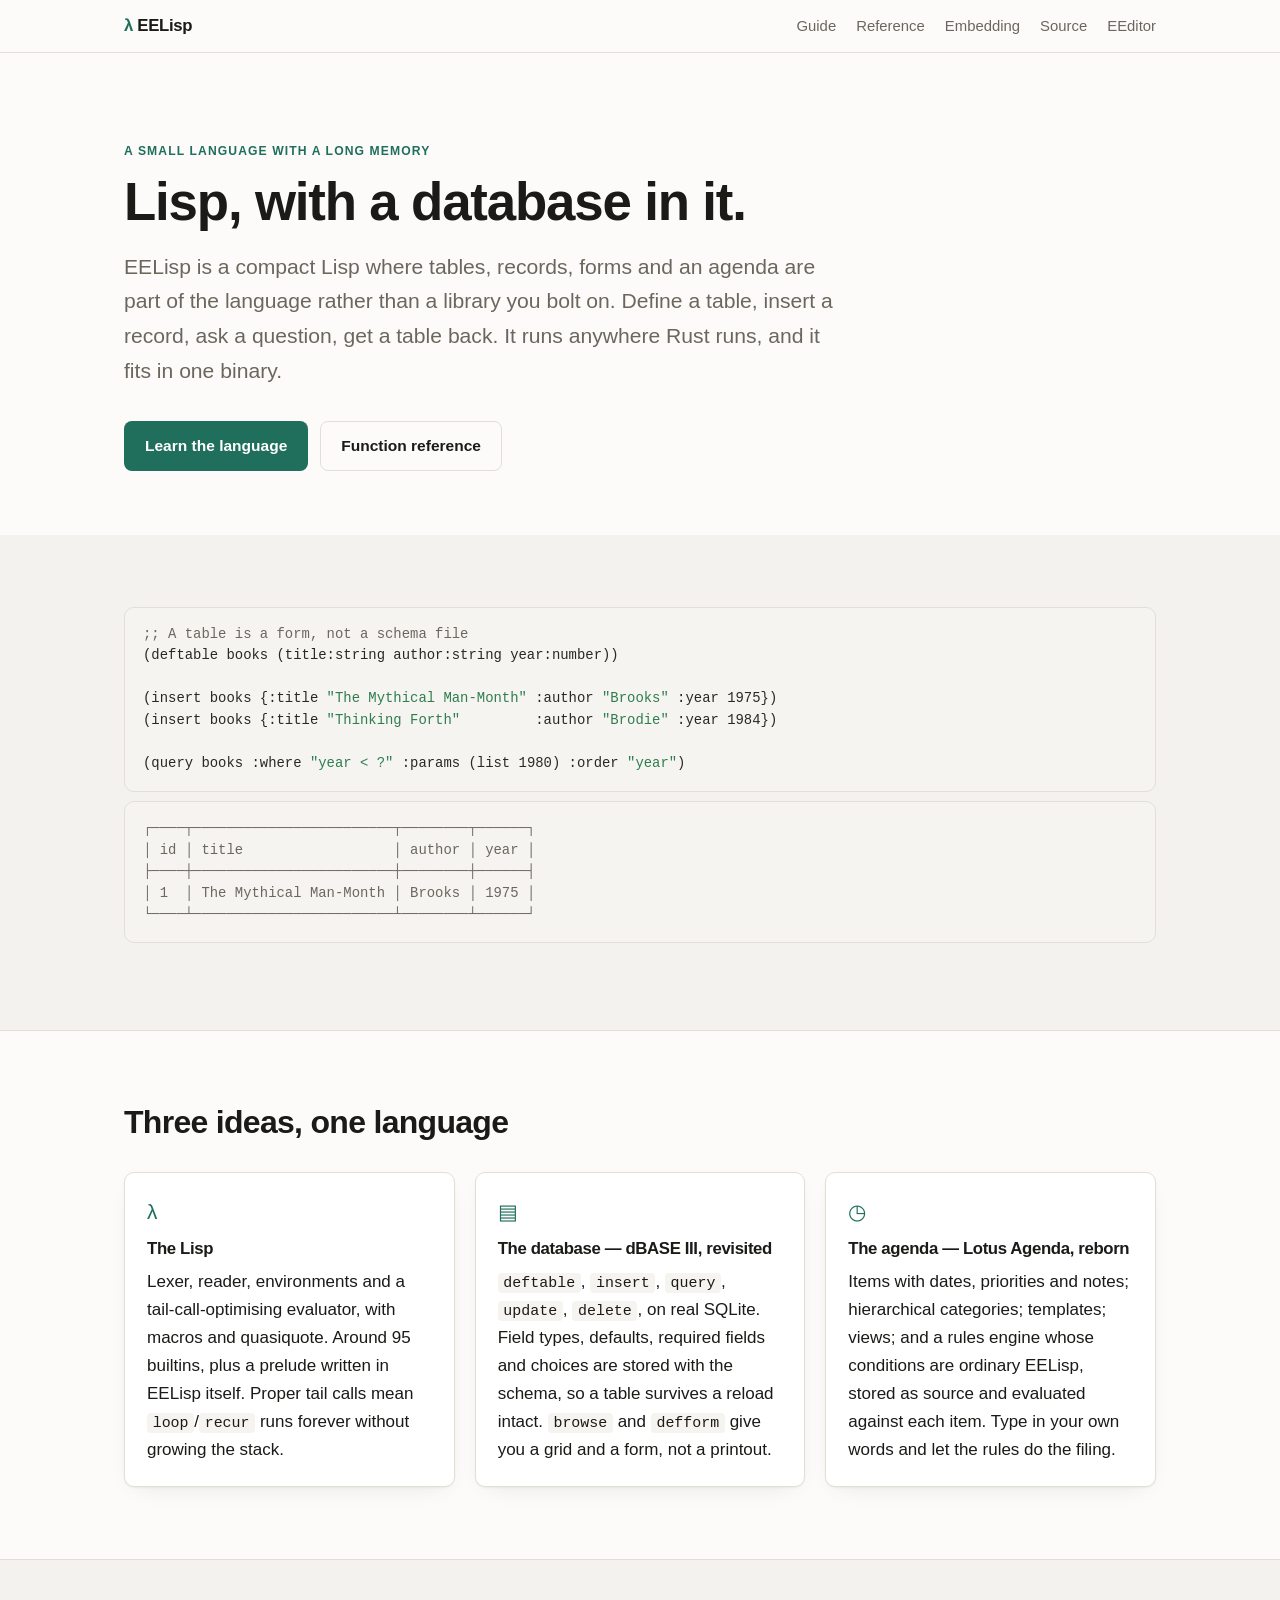
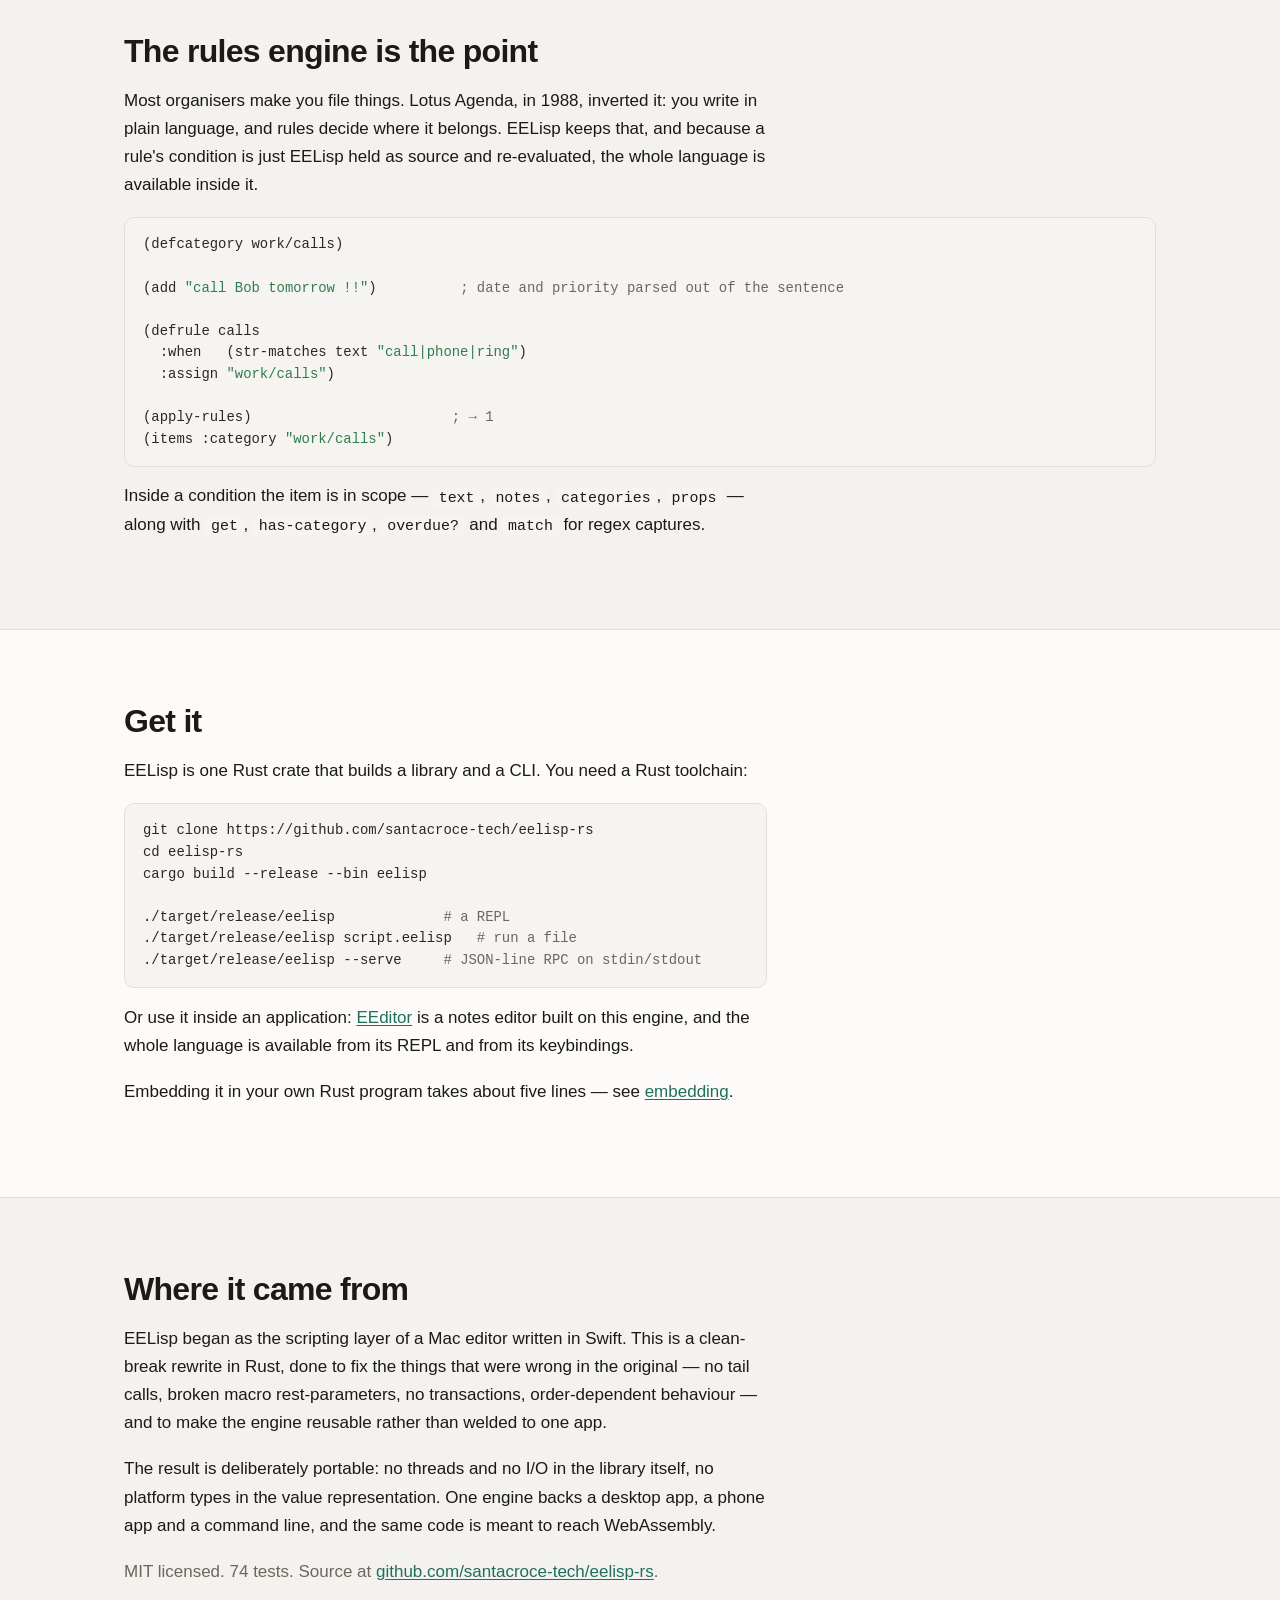
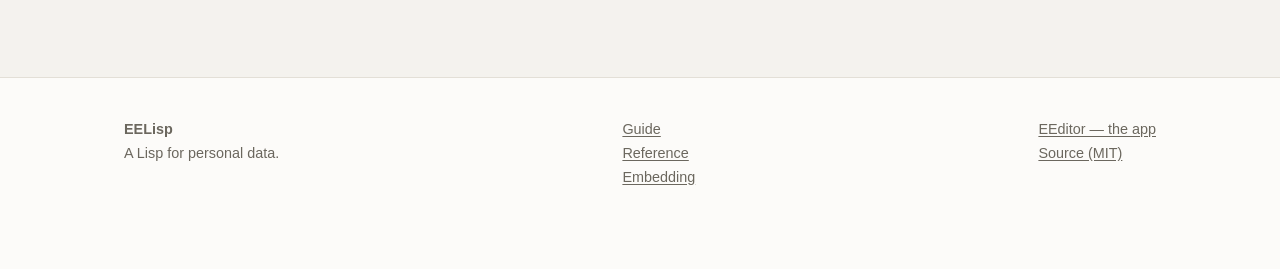
==== site/index.html @ aa14e7aa "site: eelisp.app — the language documented as its own thing The engine is public and standalone now," ====
<!DOCTYPE html>
<html lang="en">
<head>
<meta charset="utf-8">
<meta name="viewport" content="width=device-width, initial-scale=1">
<title>EELisp — a Lisp for personal data</title>
<meta name="description" content="EELisp is a small Lisp with an SQLite database and a Lotus Agenda-style organizer built into the language. Written in Rust, embeddable, MIT licensed.">
<link rel="icon" type="image/svg+xml" href="assets/favicon.svg">
<link rel="stylesheet" href="assets/style.css">
<meta property="og:title" content="EELisp — a Lisp for personal data">
<meta property="og:description" content="A small Lisp with a database and an organizer built into the language.">
<meta property="og:type" content="website">
<meta property="og:url" content="https://eelisp.app/">
</head>
<body>

<nav class="nav">
  <div class="nav-inner">
    <a class="brand" href="/"><span class="lam">λ</span> EELisp</a>
    <div class="nav-links">
      <a href="guide.html">Guide</a>
      <a href="reference.html">Reference</a>
      <a href="embed.html">Embedding</a>
      <a href="https://github.com/santacroce-tech/eelisp-rs">Source</a>
      <a href="https://eeditor.app">EEditor</a>
    </div>
  </div>
</nav>

<header class="hero">
  <div class="wrap">
    <p class="eyebrow">A small language with a long memory</p>
    <h1>Lisp, with a database in it.</h1>
    <p class="lede">
      EELisp is a compact Lisp where tables, records, forms and an agenda are part of the language
      rather than a library you bolt on. Define a table, insert a record, ask a question, get a
      table back. It runs anywhere Rust runs, and it fits in one binary.
    </p>
    <div class="cta">
      <a class="btn" href="guide.html">Learn the language</a>
      <a class="btn btn-ghost" href="reference.html">Function reference</a>
    </div>
  </div>
</header>

<section class="alt">
  <div class="wrap">
<pre><code><span class="cm">;; A table is a form, not a schema file</span>
(deftable books (title:string author:string year:number))

(insert books {:title <span class="st">"The Mythical Man-Month"</span> :author <span class="st">"Brooks"</span> :year 1975})
(insert books {:title <span class="st">"Thinking Forth"</span>         :author <span class="st">"Brodie"</span> :year 1984})

(query books :where <span class="st">"year &lt; ?"</span> :params (list 1980) :order <span class="st">"year"</span>)</code></pre>
<pre style="margin-top:-6px"><code class="cm">┌────┬────────────────────────┬────────┬──────┐
│ id │ title                  │ author │ year │
├────┼────────────────────────┼────────┼──────┤
│ 1  │ The Mythical Man-Month │ Brooks │ 1975 │
└────┴────────────────────────┴────────┴──────┘</code></pre>
  </div>
</section>

<section>
  <div class="wrap">
    <div class="prose"><h2>Three ideas, one language</h2></div>
    <div class="grid" style="margin-top:30px">

      <div class="card">
        <span class="ico">λ</span>
        <h3>The Lisp</h3>
        <p>
          Lexer, reader, environments and a tail-call-optimising evaluator, with macros and
          quasiquote. Around 95 builtins, plus a prelude written in EELisp itself. Proper tail calls
          mean <code>loop</code>/<code>recur</code> runs forever without growing the stack.
        </p>
      </div>

      <div class="card">
        <span class="ico">▤</span>
        <h3>The database — dBASE III, revisited</h3>
        <p>
          <code>deftable</code>, <code>insert</code>, <code>query</code>, <code>update</code>,
          <code>delete</code>, on real SQLite. Field types, defaults, required fields and choices
          are stored with the schema, so a table survives a reload intact. <code>browse</code> and
          <code>defform</code> give you a grid and a form, not a printout.
        </p>
      </div>

      <div class="card">
        <span class="ico">◷</span>
        <h3>The agenda — Lotus Agenda, reborn</h3>
        <p>
          Items with dates, priorities and notes; hierarchical categories; templates; views; and a
          rules engine whose conditions are ordinary EELisp, stored as source and evaluated against
          each item. Type in your own words and let the rules do the filing.
        </p>
      </div>

    </div>
  </div>
</section>

<section class="alt">
  <div class="wrap">
    <div class="prose">
      <h2>The rules engine is the point</h2>
      <p>
        Most organisers make you file things. Lotus Agenda, in 1988, inverted it: you write in plain
        language, and rules decide where it belongs. EELisp keeps that, and because a rule's
        condition is just EELisp held as source and re-evaluated, the whole language is available
        inside it.
      </p>
    </div>
<pre><code>(defcategory work/calls)

(add <span class="st">"call Bob tomorrow !!"</span>)          <span class="cm">; date and priority parsed out of the sentence</span>

(defrule calls
  :when   (str-matches text <span class="st">"call|phone|ring"</span>)
  :assign <span class="st">"work/calls"</span>)

(apply-rules)                        <span class="cm">; → 1</span>
(items :category <span class="st">"work/calls"</span>)</code></pre>
    <div class="prose">
      <p>
        Inside a condition the item is in scope — <code>text</code>, <code>notes</code>,
        <code>categories</code>, <code>props</code> — along with <code>get</code>,
        <code>has-category</code>, <code>overdue?</code> and <code>match</code> for regex captures.
      </p>
    </div>
  </div>
</section>

<section>
  <div class="wrap">
    <div class="prose">
      <h2>Get it</h2>
      <p>EELisp is one Rust crate that builds a library and a CLI. You need a Rust toolchain:</p>
<pre><code>git clone https://github.com/santacroce-tech/eelisp-rs
cd eelisp-rs
cargo build --release --bin eelisp

./target/release/eelisp             <span class="cm"># a REPL</span>
./target/release/eelisp script.eelisp   <span class="cm"># run a file</span>
./target/release/eelisp --serve     <span class="cm"># JSON-line RPC on stdin/stdout</span></code></pre>
      <p>
        Or use it inside an application: <a href="https://eeditor.app">EEditor</a> is a notes editor
        built on this engine, and the whole language is available from its REPL and from its
        keybindings.
      </p>
      <p>
        Embedding it in your own Rust program takes about five lines — see
        <a href="embed.html">embedding</a>.
      </p>
    </div>
  </div>
</section>

<section class="alt">
  <div class="wrap">
    <div class="prose">
      <h2>Where it came from</h2>
      <p>
        EELisp began as the scripting layer of a Mac editor written in Swift. This is a clean-break
        rewrite in Rust, done to fix the things that were wrong in the original — no tail calls,
        broken macro rest-parameters, no transactions, order-dependent behaviour — and to make the
        engine reusable rather than welded to one app.
      </p>
      <p>
        The result is deliberately portable: no threads and no I/O in the library itself, no
        platform types in the value representation. One engine backs a desktop app, a phone app and
        a command line, and the same code is meant to reach WebAssembly.
      </p>
      <p class="muted">
        MIT licensed. 74 tests. Source at
        <a href="https://github.com/santacroce-tech/eelisp-rs">github.com/santacroce-tech/eelisp-rs</a>.
      </p>
    </div>
  </div>
</section>

<footer>
  <div class="wrap foot-cols">
    <div><p><strong>EELisp</strong><br><span class="muted">A Lisp for personal data.</span></p></div>
    <div><p><a href="guide.html">Guide</a><br><a href="reference.html">Reference</a><br><a href="embed.html">Embedding</a></p></div>
    <div><p><a href="https://eeditor.app">EEditor — the app</a><br><a href="https://github.com/santacroce-tech/eelisp-rs">Source (MIT)</a></p></div>
  </div>
</footer>

</body>
</html>
---- site/assets/style.css ----
/* EELisp — site styles. One stylesheet for every page; edit here, not in the pages.
   Accent and paper tone are the only things that differ from the EELisp site. */

:root {
  --bg: #fcfbf9;
  --bg-alt: #f4f2ee;
  --fg: #1b1a17;
  --muted: #6b675e;
  --line: #e3dfd7;
  --card: #ffffff;
  --accent: #1f6f5c;
  --accent-soft: #e8f2ef;
  --code-bg: #f6f4f0;
  --code-fg: #2a2823;
  --kbd-bg: #efece6;
  --shadow: 0 1px 2px rgba(27, 26, 23, .05), 0 8px 24px -12px rgba(27, 26, 23, .12);
  --radius: 10px;
  --measure: 68ch;
}

@media (prefers-color-scheme: dark) {
  :root {
    --bg: #14130f;
    --bg-alt: #1b1a15;
    --fg: #ece8e0;
    --muted: #a09a8d;
    --line: #302d26;
    --card: #1b1a15;
    --accent: #5cc4a7;
    --accent-soft: #16241f;
    --code-bg: #1e1c17;
    --code-fg: #ddd8ce;
    --kbd-bg: #262319;
    --shadow: none;
  }
}

*, *::before, *::after { box-sizing: border-box; }
html { scroll-behavior: smooth; -webkit-text-size-adjust: 100%; }
body {
  margin: 0;
  background: var(--bg);
  color: var(--fg);
  font: 17px/1.65 ui-sans-serif, -apple-system, BlinkMacSystemFont, "Segoe UI", Roboto, Inter, sans-serif;
  -webkit-font-smoothing: antialiased;
}

/* ── layout ─────────────────────────────────────────────────────────── */
.wrap { max-width: 1080px; margin: 0 auto; padding: 0 24px; }
.prose { max-width: var(--measure); }
section { padding: 72px 0; border-top: 1px solid var(--line); }
section:first-of-type { border-top: 0; }
.alt { background: var(--bg-alt); }

/* ── nav ────────────────────────────────────────────────────────────── */
.nav {
  position: sticky; top: 0; z-index: 50;
  background: color-mix(in srgb, var(--bg) 88%, transparent);
  backdrop-filter: saturate(1.6) blur(12px);
  border-bottom: 1px solid var(--line);
}
.nav-inner { display: flex; align-items: center; gap: 20px; padding: 12px 24px; max-width: 1080px; margin: 0 auto; }
.brand { font-weight: 660; letter-spacing: -.02em; text-decoration: none; color: var(--fg); font-size: 1.05rem; }
.brand .lam { color: var(--accent); }
.nav-links { margin-left: auto; display: flex; gap: 20px; flex-wrap: wrap; }
.nav-links a { color: var(--muted); text-decoration: none; font-size: .93rem; }
.nav-links a:hover, .nav-links a[aria-current="page"] { color: var(--fg); }

/* ── type ───────────────────────────────────────────────────────────── */
h1, h2, h3, h4 { line-height: 1.2; letter-spacing: -.022em; margin: 0 0 .5em; font-weight: 660; }
h1 { font-size: clamp(2.1rem, 5.2vw, 3.3rem); }
h2 { font-size: clamp(1.5rem, 3.2vw, 2rem); margin-top: 0; }
h3 { font-size: 1.18rem; margin-top: 2.2em; }
h4 { font-size: 1rem; margin-top: 1.8em; }
p, ul, ol, table, pre, blockquote { margin: 0 0 1.1em; }
ul, ol { padding-left: 1.3em; }
li { margin: .3em 0; }
a { color: var(--accent); text-underline-offset: 2px; }
.lede { font-size: 1.2rem; color: var(--muted); max-width: 62ch; }
.eyebrow { text-transform: uppercase; letter-spacing: .09em; font-size: .76rem; font-weight: 640; color: var(--accent); margin-bottom: .8em; }
.muted { color: var(--muted); }
small { font-size: .87rem; }

/* ── hero ───────────────────────────────────────────────────────────── */
.hero { padding: 88px 0 64px; }
.hero h1 { margin-bottom: .3em; }
.hero .lede { font-size: 1.32rem; }
.cta { display: flex; gap: 12px; flex-wrap: wrap; margin-top: 32px; align-items: center; }

.btn {
  display: inline-block; padding: 11px 20px; border-radius: 8px;
  background: var(--accent); color: #fff; text-decoration: none;
  font-weight: 560; font-size: .97rem; border: 1px solid transparent;
}
.btn:hover { filter: brightness(1.08); }
.btn-ghost { background: transparent; color: var(--fg); border-color: var(--line); }
.btn-ghost:hover { border-color: var(--muted); filter: none; }

/* ── cards / grids ──────────────────────────────────────────────────── */
.grid { display: grid; gap: 20px; grid-template-columns: repeat(auto-fit, minmax(260px, 1fr)); }
.card {
  background: var(--card); border: 1px solid var(--line);
  border-radius: var(--radius); padding: 22px; box-shadow: var(--shadow);
}
.card h3 { margin-top: 0; font-size: 1.05rem; }
.card p:last-child { margin-bottom: 0; }
.card .ico { font-size: 1.3rem; display: block; margin-bottom: .5em; color: var(--accent); }

/* ── code ───────────────────────────────────────────────────────────── */
code, kbd, pre, .mono { font-family: ui-monospace, SFMono-Regular, "SF Mono", Menlo, Consolas, monospace; }
code { background: var(--code-bg); padding: .12em .38em; border-radius: 4px; font-size: .88em; }
pre {
  background: var(--code-bg); color: var(--code-fg); border: 1px solid var(--line);
  border-radius: var(--radius); padding: 16px 18px; overflow-x: auto; font-size: .87rem; line-height: 1.55;
}
pre code { background: none; padding: 0; font-size: inherit; }
kbd {
  background: var(--kbd-bg); border: 1px solid var(--line); border-bottom-width: 2px;
  border-radius: 5px; padding: .1em .45em; font-size: .84em; white-space: nowrap;
}
.cm { color: var(--muted); }        /* comment  */
.st { color: #2f7d4f; }             /* string   */
.kw { color: var(--accent); }       /* keyword  */
@media (prefers-color-scheme: dark) { .st { color: #85c99b; } }

/* ── tables ─────────────────────────────────────────────────────────── */
.table-wrap { overflow-x: auto; margin: 0 0 1.4em; }
table { border-collapse: collapse; width: 100%; font-size: .93rem; }
th, td { text-align: left; padding: 9px 14px 9px 0; border-bottom: 1px solid var(--line); vertical-align: top; }
th { font-weight: 620; color: var(--muted); font-size: .82rem; text-transform: uppercase; letter-spacing: .05em; }
td code { white-space: nowrap; }

/* ── misc ───────────────────────────────────────────────────────────── */
.note {
  border-left: 3px solid var(--accent); background: var(--accent-soft);
  padding: 14px 18px; border-radius: 0 8px 8px 0; margin: 0 0 1.4em;
}
.note p:last-child { margin-bottom: 0; }
.pills { display: flex; gap: 8px; flex-wrap: wrap; list-style: none; padding: 0; }
.pills li { background: var(--code-bg); border: 1px solid var(--line); border-radius: 999px; padding: 3px 12px; font-size: .85rem; }
hr { border: 0; border-top: 1px solid var(--line); margin: 2.5em 0; }

.toc { background: var(--bg-alt); border: 1px solid var(--line); border-radius: var(--radius); padding: 20px 24px; }
.toc h2 { font-size: .8rem; text-transform: uppercase; letter-spacing: .08em; color: var(--muted); margin-bottom: .8em; }
.toc ul { columns: 2; column-gap: 32px; list-style: none; padding: 0; margin: 0; }
.toc a { text-decoration: none; }
.toc a:hover { text-decoration: underline; }
@media (max-width: 640px) { .toc ul { columns: 1; } }

footer { border-top: 1px solid var(--line); padding: 40px 0 64px; color: var(--muted); font-size: .9rem; }
footer a { color: var(--muted); }
.foot-cols { display: flex; gap: 40px; flex-wrap: wrap; justify-content: space-between; }

/* anchored headings in long docs */
.doc h2 { scroll-margin-top: 76px; padding-top: .4em; }
.doc h3 { scroll-margin-top: 76px; }
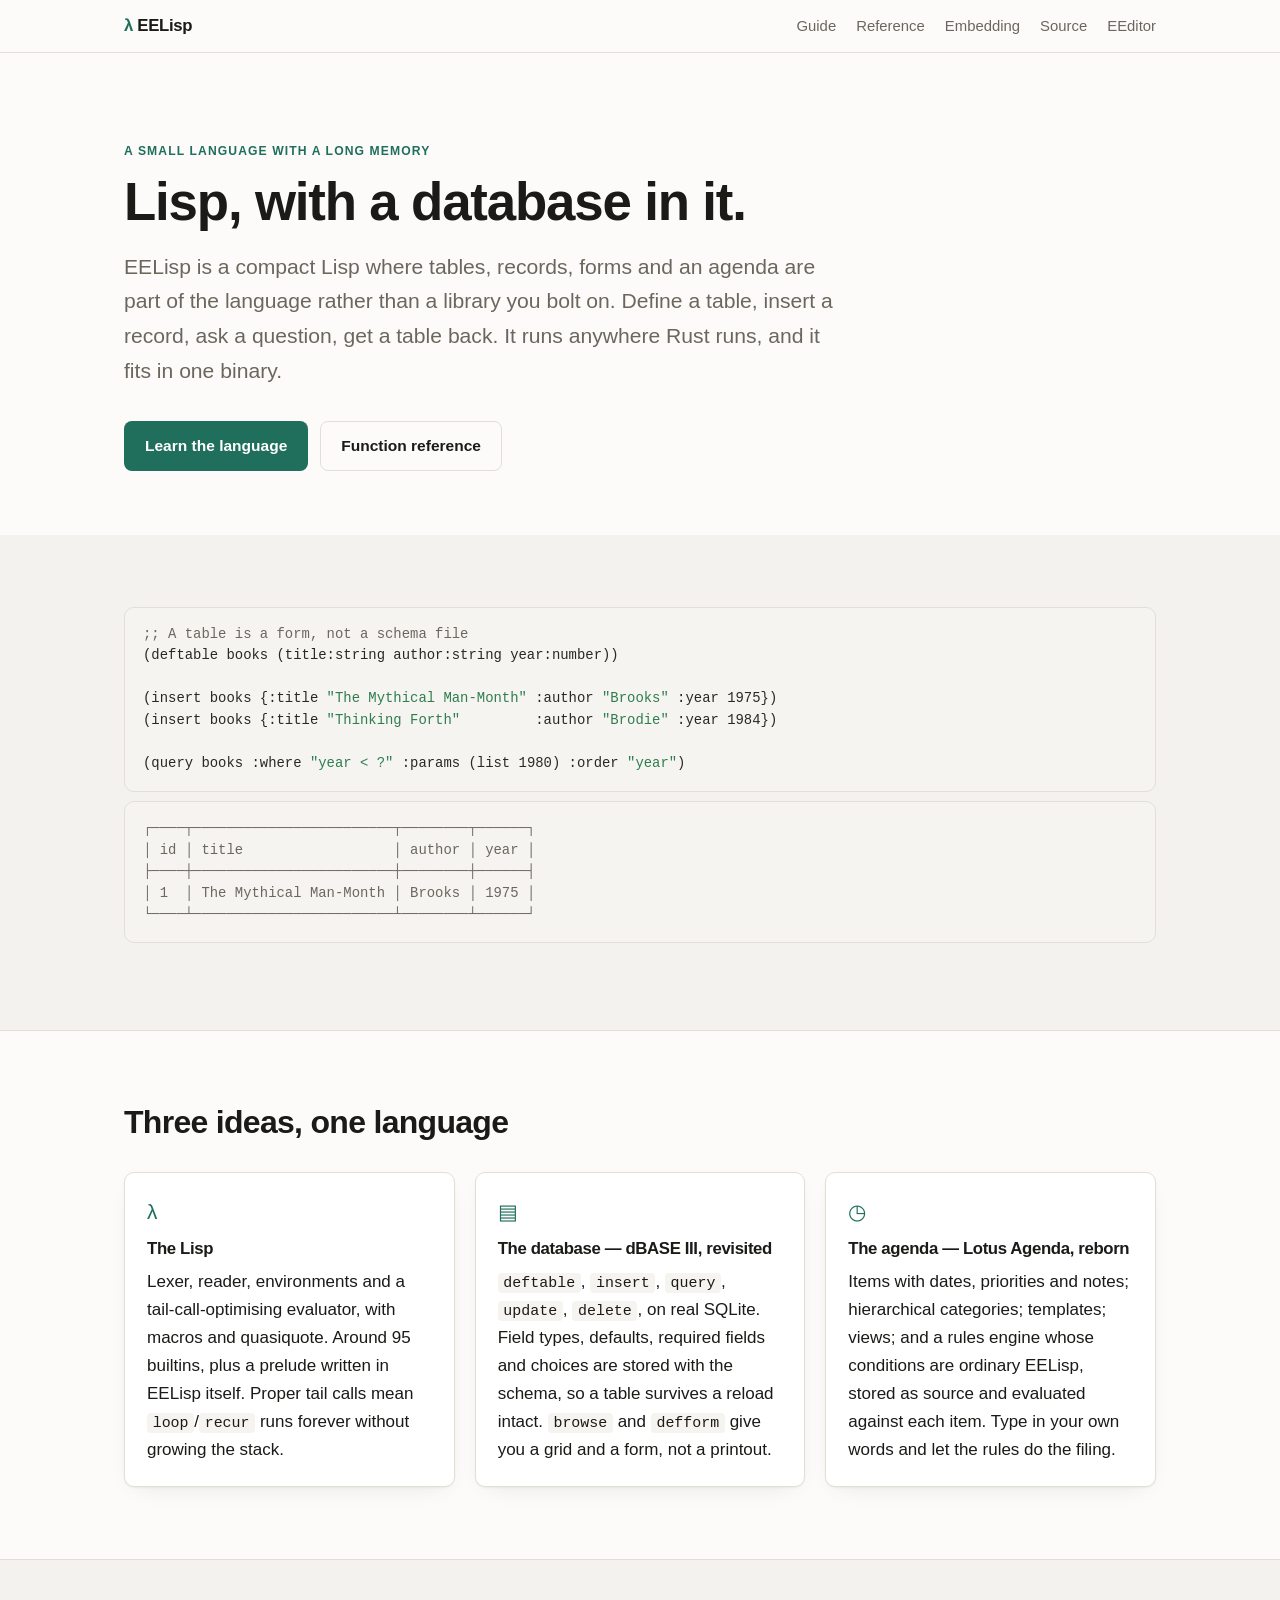
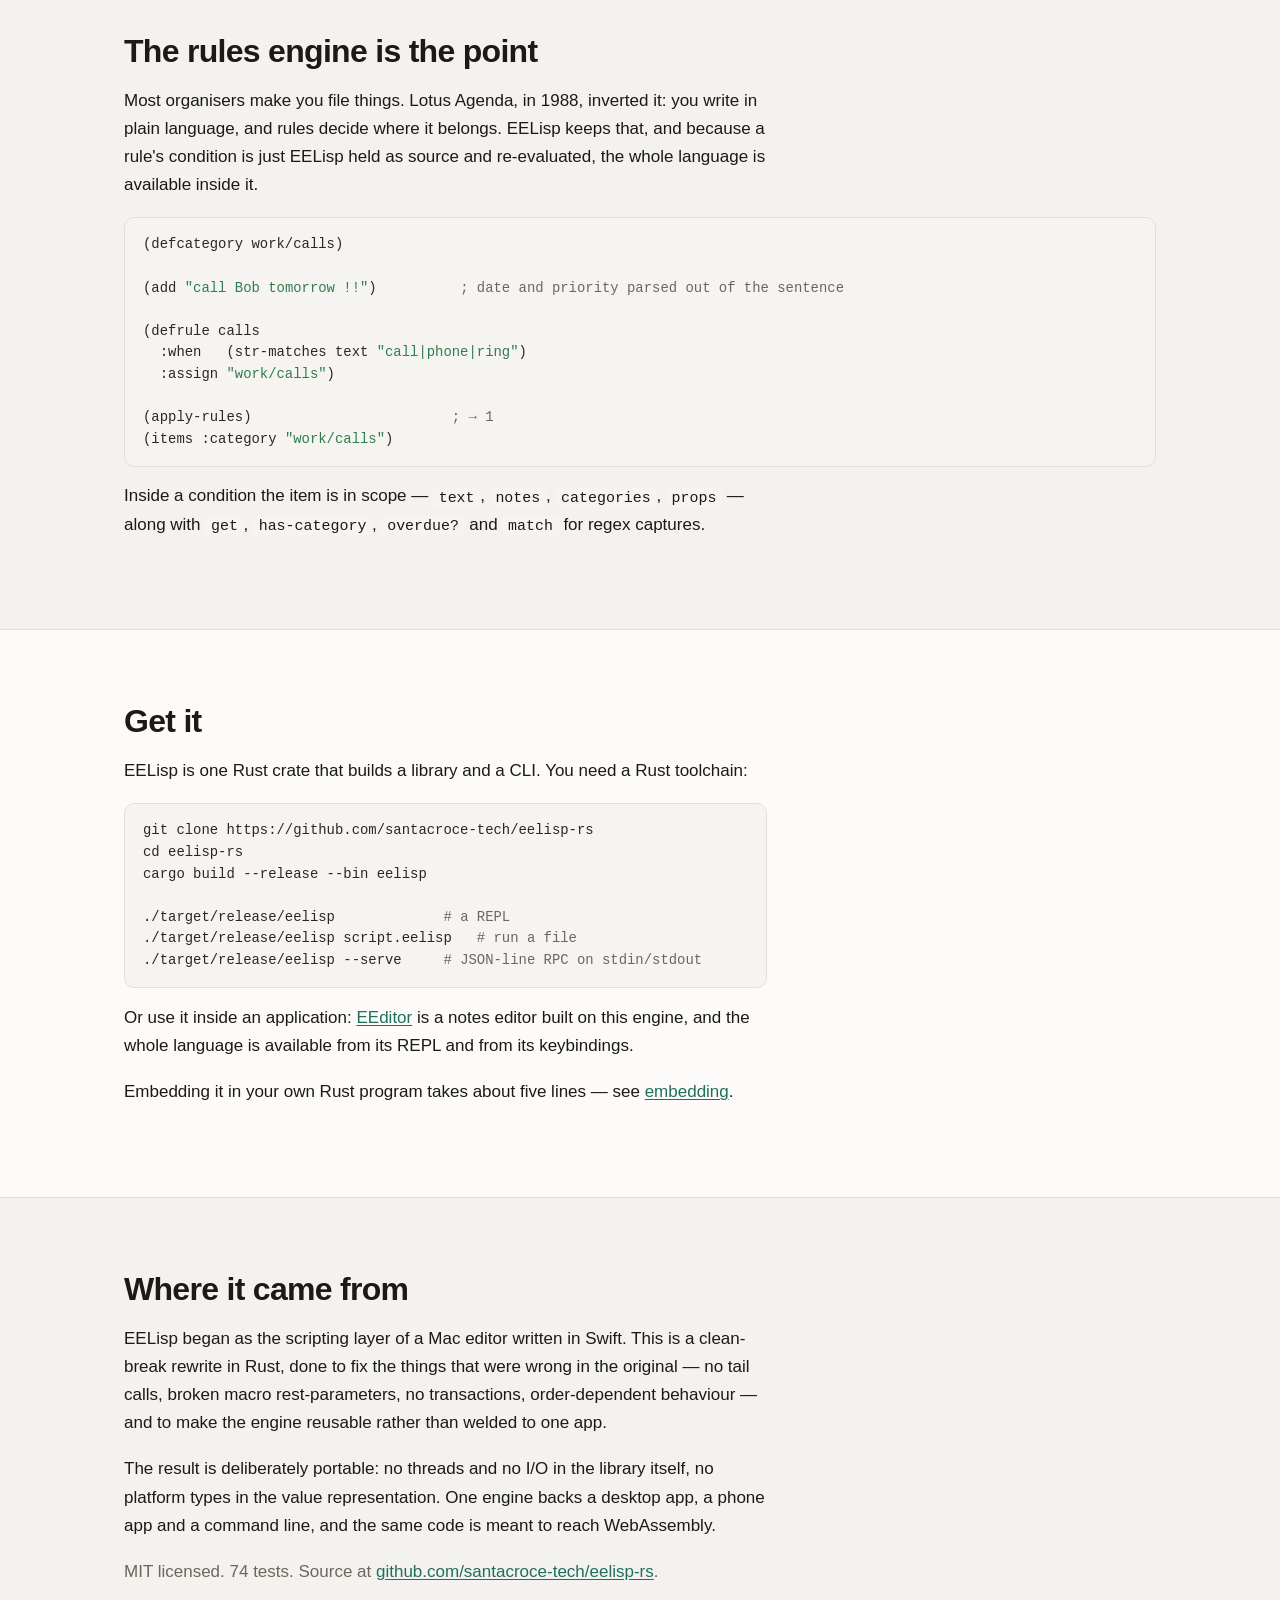
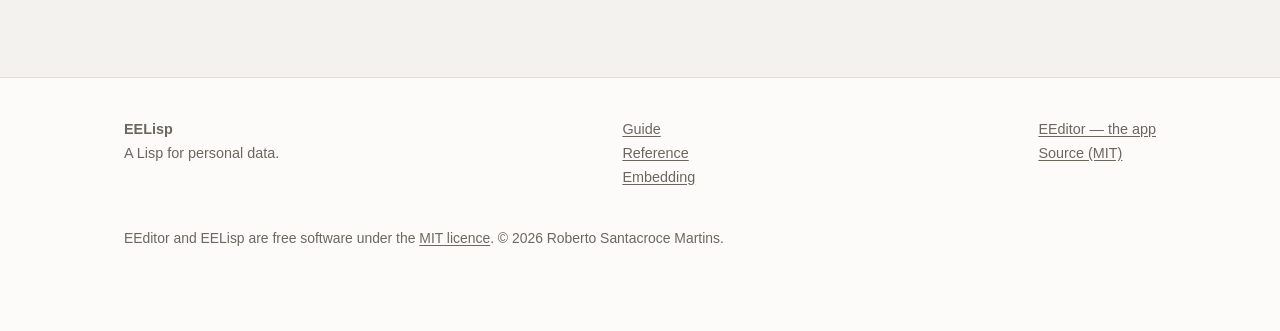
==== commit ecbe0f43: "Add MIT licence file and author metadata Cargo.toml has claimed `license = "MIT"` since the first co" ====
--- a/site/index.html
+++ b/site/index.html
@@ -185,6 +185,7 @@
     <div><p><a href="guide.html">Guide</a><br><a href="reference.html">Reference</a><br><a href="embed.html">Embedding</a></p></div>
     <div><p><a href="https://eeditor.app">EEditor — the app</a><br><a href="https://github.com/santacroce-tech/eelisp-rs">Source (MIT)</a></p></div>
   </div>
+  <div class="wrap" style="margin-top:22px"><p id="mitline"><small>EEditor and EELisp are free software under the <a href="https://github.com/santacroce-tech/eelisp-rs/blob/main/LICENSE">MIT licence</a>. © 2026 Roberto Santacroce Martins.</small></p></div>
 </footer>
 
 </body>
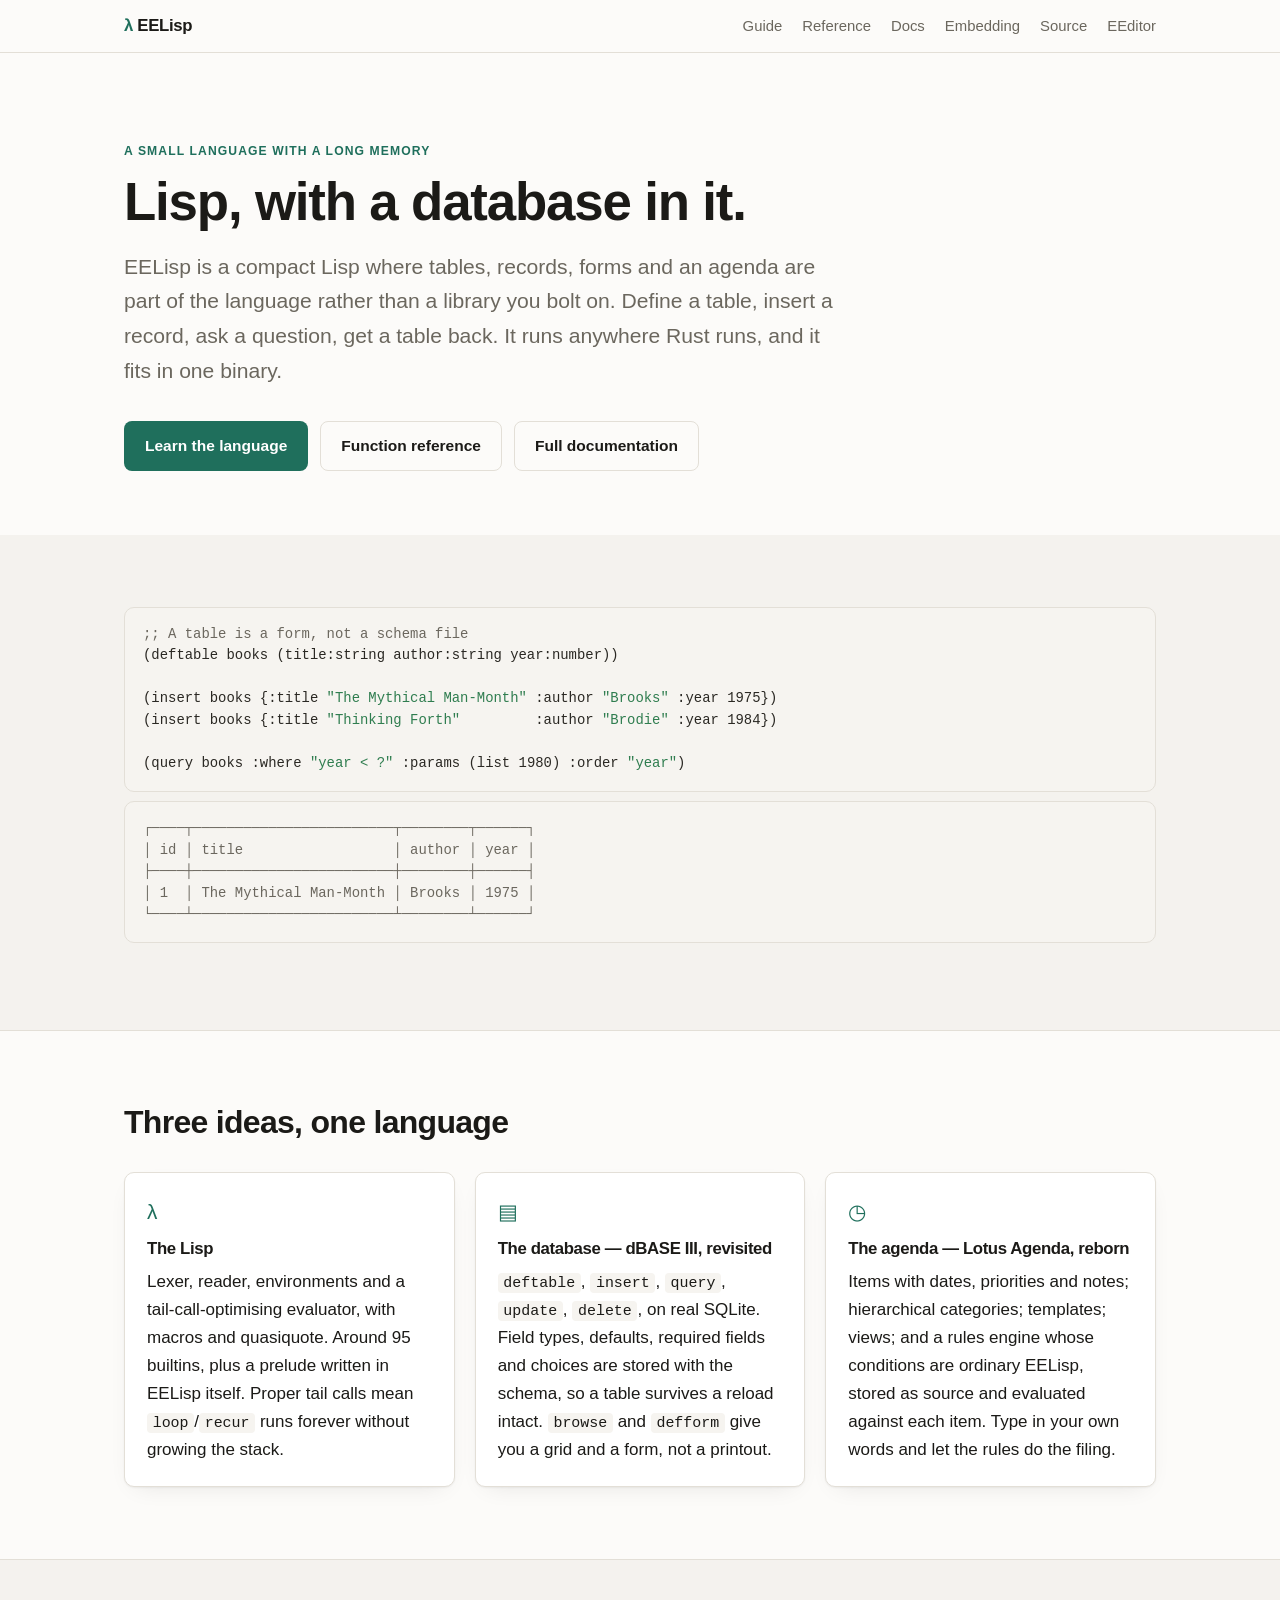
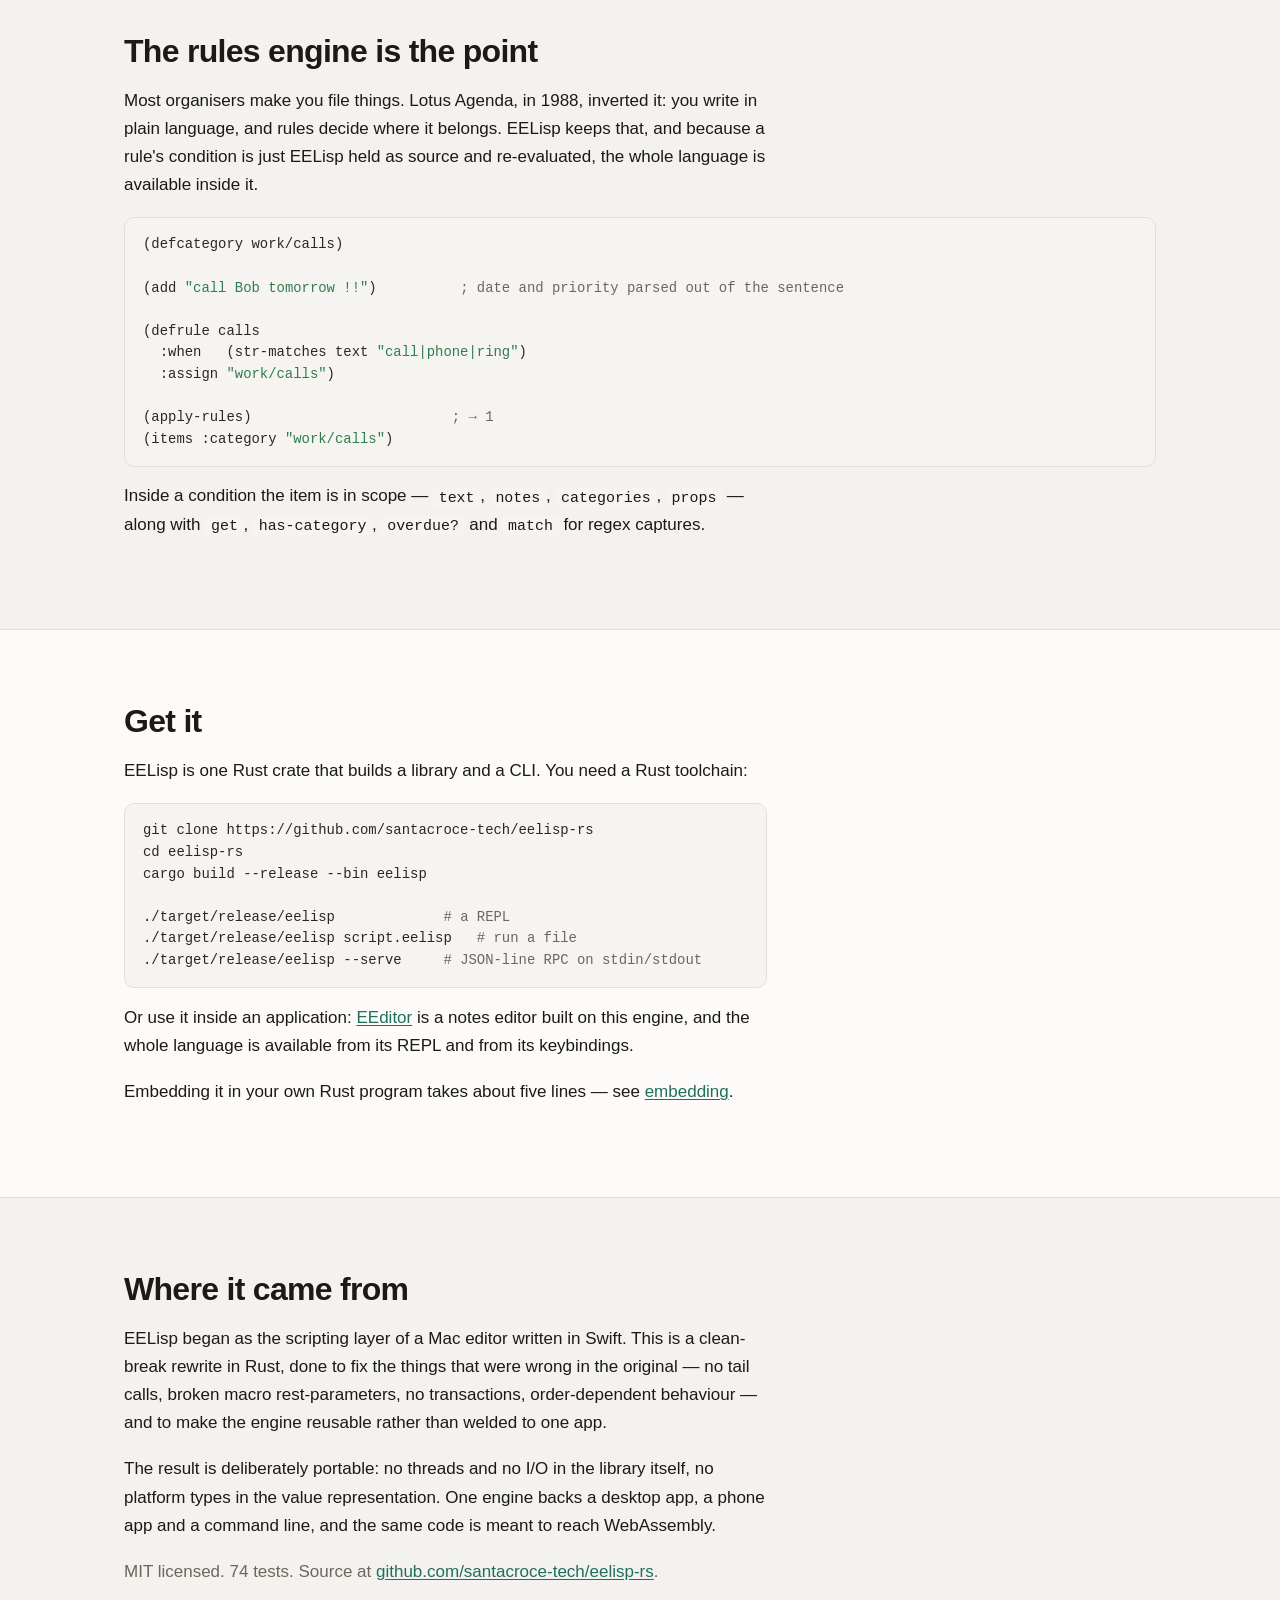
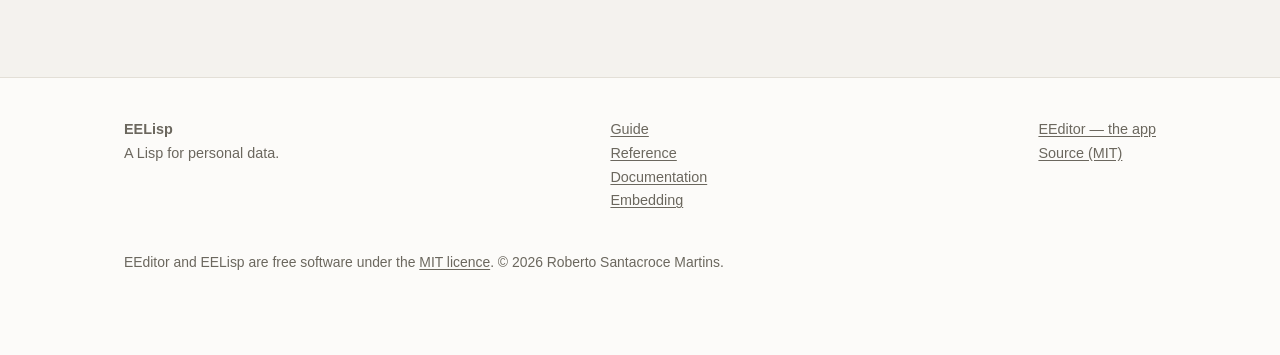
==== commit f31f957c: "docs: the language documented in docs/, and on the site as docs.html docs/ holds the whole language " ====
--- a/site/index.html
+++ b/site/index.html
@@ -20,6 +20,7 @@
     <div class="nav-links">
       <a href="guide.html">Guide</a>
       <a href="reference.html">Reference</a>
+      <a href="docs.html">Docs</a>
       <a href="embed.html">Embedding</a>
       <a href="https://github.com/santacroce-tech/eelisp-rs">Source</a>
       <a href="https://eeditor.app">EEditor</a>
@@ -39,6 +40,7 @@
     <div class="cta">
       <a class="btn" href="guide.html">Learn the language</a>
       <a class="btn btn-ghost" href="reference.html">Function reference</a>
+      <a class="btn btn-ghost" href="docs.html">Full documentation</a>
     </div>
   </div>
 </header>
@@ -182,7 +184,7 @@
 <footer>
   <div class="wrap foot-cols">
     <div><p><strong>EELisp</strong><br><span class="muted">A Lisp for personal data.</span></p></div>
-    <div><p><a href="guide.html">Guide</a><br><a href="reference.html">Reference</a><br><a href="embed.html">Embedding</a></p></div>
+    <div><p><a href="guide.html">Guide</a><br><a href="reference.html">Reference</a><br><a href="docs.html">Documentation</a><br><a href="embed.html">Embedding</a></p></div>
     <div><p><a href="https://eeditor.app">EEditor — the app</a><br><a href="https://github.com/santacroce-tech/eelisp-rs">Source (MIT)</a></p></div>
   </div>
   <div class="wrap" style="margin-top:22px"><p id="mitline"><small>EEditor and EELisp are free software under the <a href="https://github.com/santacroce-tech/eelisp-rs/blob/main/LICENSE">MIT licence</a>. © 2026 Roberto Santacroce Martins.</small></p></div>
--- a/site/assets/style.css
+++ b/site/assets/style.css
@@ -60,7 +60,7 @@
   border-bottom: 1px solid var(--line);
 }
 .nav-inner { display: flex; align-items: center; gap: 20px; padding: 12px 24px; max-width: 1080px; margin: 0 auto; }
-.brand { font-weight: 660; letter-spacing: -.02em; text-decoration: none; color: var(--fg); font-size: 1.05rem; }
+.brand { font-weight: 660; letter-spacing: -.02em; text-decoration: none; color: var(--fg); font-size: 1.05rem; white-space: nowrap; flex-shrink: 0; }
 .brand .lam { color: var(--accent); }
 .nav-links { margin-left: auto; display: flex; gap: 20px; flex-wrap: wrap; }
 .nav-links a { color: var(--muted); text-decoration: none; font-size: .93rem; }
